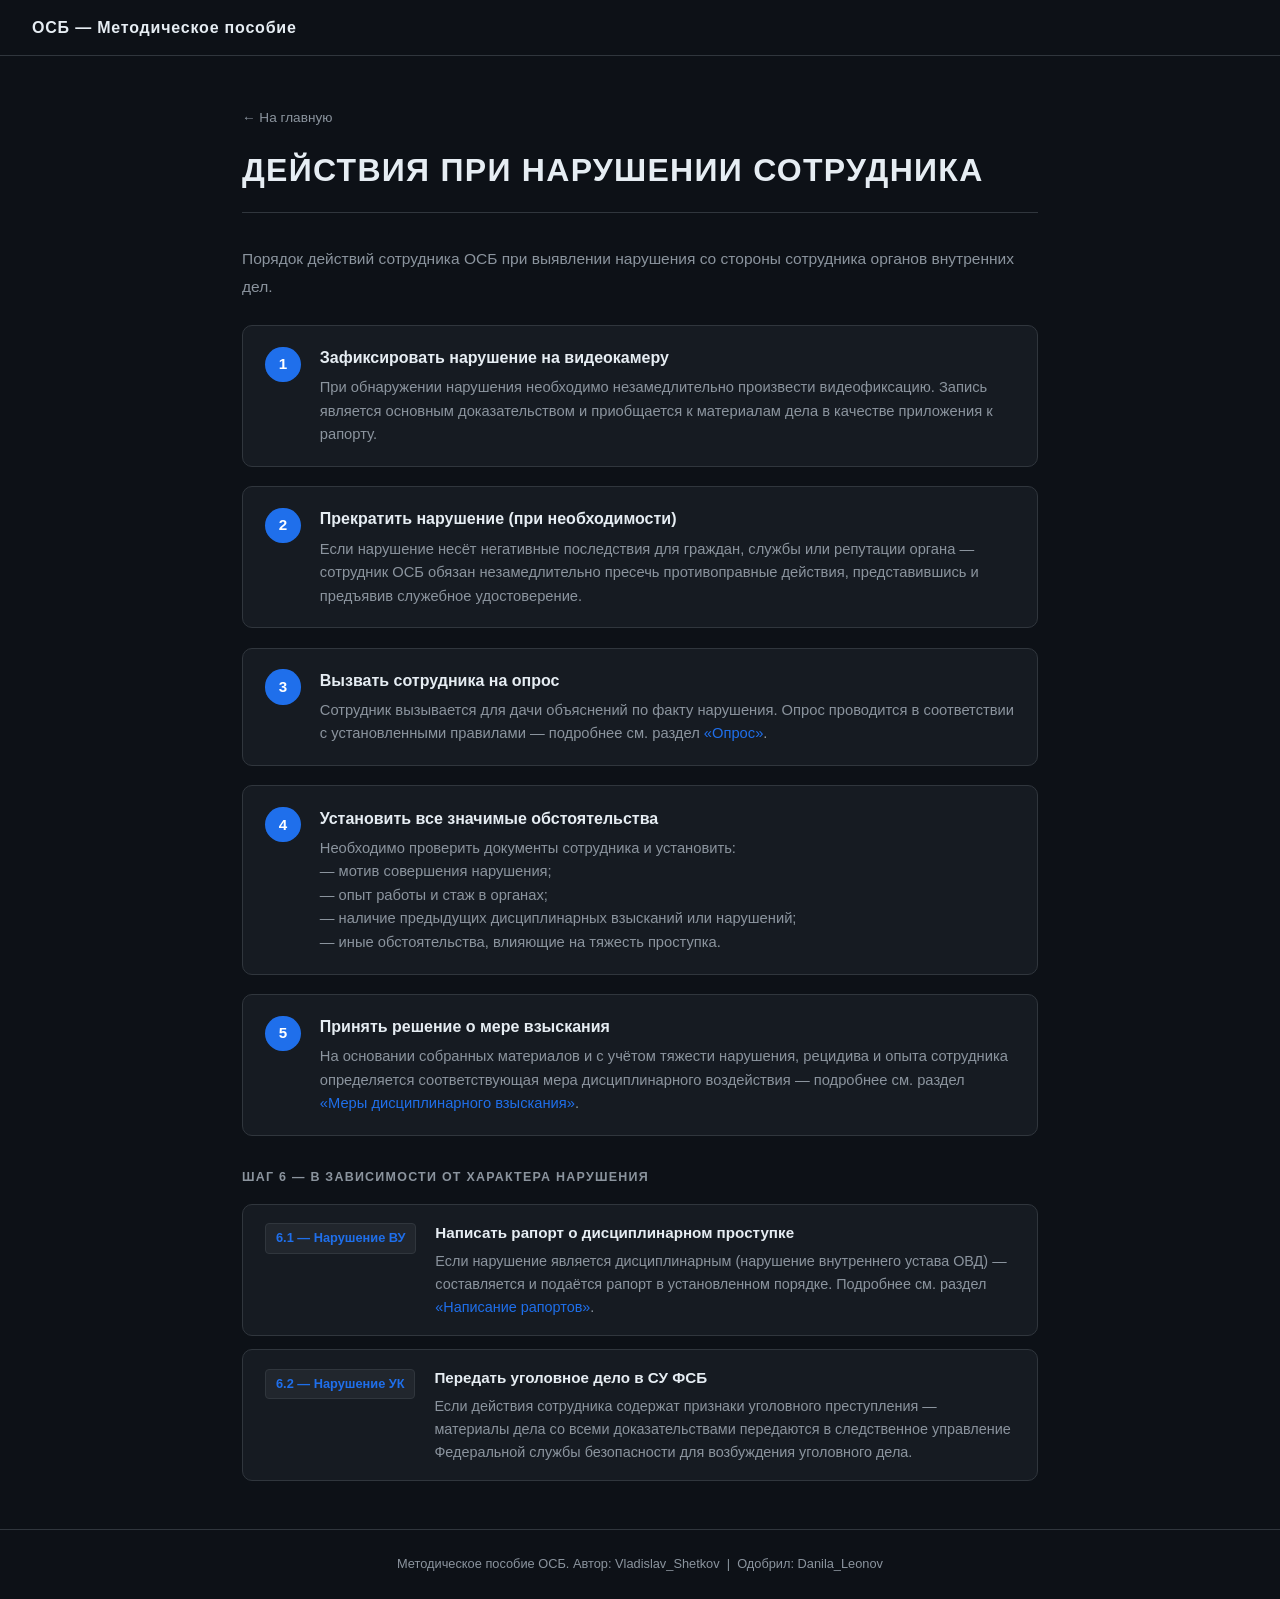
==== pages/dejstviya.html @ 4a9b6c48 "add deistvia" ====
<!DOCTYPE html>
<html lang="ru">
<head>
  <meta charset="UTF-8">
  <meta name="viewport" content="width=device-width, initial-scale=1.0">
  <title>Действия при нарушении сотрудника — Методичка ОСБ</title>
  <link rel="stylesheet" href="../style.css">
  <style>
    .steps {
      display: flex;
      flex-direction: column;
      gap: 1.2rem;
      margin: 1.5rem 0;
    }
    .step {
      display: flex;
      gap: 1.2rem;
      align-items: flex-start;
      background: var(--bg-card);
      border: 1px solid var(--border);
      border-radius: 10px;
      padding: 1.2rem 1.4rem;
      transition: border-color 0.2s;
    }
    .step:hover {
      border-color: var(--accent);
    }
    .step-num {
      flex-shrink: 0;
      width: 2.2rem;
      height: 2.2rem;
      background: var(--accent);
      color: #fff;
      border-radius: 50%;
      display: flex;
      align-items: center;
      justify-content: center;
      font-weight: 800;
      font-size: 0.95rem;
      margin-top: 0.1rem;
    }
    .step-body {
      flex: 1;
    }
    .step-body strong {
      display: block;
      color: var(--text-primary);
      font-size: 1rem;
      margin-bottom: 0.35rem;
    }
    .step-body p {
      margin: 0;
      color: var(--text-secondary);
      font-size: 0.92rem;
      line-height: 1.6;
    }
    .step-body a {
      color: var(--accent);
    }
    .step-body a:hover {
      color: var(--accent-hover);
    }
    .step-branch {
      display: flex;
      flex-direction: column;
      gap: 0.8rem;
      margin-top: 1rem;
    }
    .branch {
      display: flex;
      gap: 1.2rem;
      align-items: flex-start;
      background: var(--bg-card);
      border: 1px solid var(--border);
      border-radius: 10px;
      padding: 1rem 1.4rem;
      transition: border-color 0.2s;
    }
    .branch:hover {
      border-color: var(--accent);
    }
    .branch-tag {
      flex-shrink: 0;
      background: #21262d;
      border: 1px solid var(--border);
      color: var(--accent);
      font-weight: 700;
      font-size: 0.8rem;
      padding: 0.25rem 0.6rem;
      border-radius: 4px;
      white-space: nowrap;
      margin-top: 0.15rem;
    }
    .branch-body {
      flex: 1;
    }
    .branch-body strong {
      display: block;
      color: var(--text-primary);
      font-size: 0.95rem;
      margin-bottom: 0.3rem;
    }
    .branch-body p {
      margin: 0;
      color: var(--text-secondary);
      font-size: 0.9rem;
    }
    .section-divider {
      font-size: 0.78rem;
      font-weight: 600;
      color: var(--text-secondary);
      text-transform: uppercase;
      letter-spacing: 0.1em;
      margin: 2rem 0 0.75rem;
    }
  </style>
</head>
<body>

<nav>
  <a class="nav-logo" href="../index.html">ОСБ — Методическое пособие</a>
</nav>

<div class="page-wrapper">
  <div class="page-header">
    <a class="back-link" href="../index.html">← На главную</a>
    <h1>Действия при нарушении сотрудника</h1>
  </div>
  <div class="page-content">
    <p>Порядок действий сотрудника ОСБ при выявлении нарушения со стороны сотрудника органов внутренних дел.</p>
  </div>

  <div class="steps">

    <div class="step">
      <div class="step-num">1</div>
      <div class="step-body">
        <strong>Зафиксировать нарушение на видеокамеру</strong>
        <p>При обнаружении нарушения необходимо незамедлительно произвести видеофиксацию. Запись является основным доказательством и приобщается к материалам дела в качестве приложения к рапорту.</p>
      </div>
    </div>

    <div class="step">
      <div class="step-num">2</div>
      <div class="step-body">
        <strong>Прекратить нарушение (при необходимости)</strong>
        <p>Если нарушение несёт негативные последствия для граждан, службы или репутации органа — сотрудник ОСБ обязан незамедлительно пресечь противоправные действия, представившись и предъявив служебное удостоверение.</p>
      </div>
    </div>

    <div class="step">
      <div class="step-num">3</div>
      <div class="step-body">
        <strong>Вызвать сотрудника на опрос</strong>
        <p>Сотрудник вызывается для дачи объяснений по факту нарушения. Опрос проводится в соответствии с установленными правилами — подробнее см. раздел <a href="opros.html">«Опрос»</a>.</p>
      </div>
    </div>

    <div class="step">
      <div class="step-num">4</div>
      <div class="step-body">
        <strong>Установить все значимые обстоятельства</strong>
        <p>Необходимо проверить документы сотрудника и установить:</p>
        <p>— мотив совершения нарушения;<br>
        — опыт работы и стаж в органах;<br>
        — наличие предыдущих дисциплинарных взысканий или нарушений;<br>
        — иные обстоятельства, влияющие на тяжесть проступка.</p>
      </div>
    </div>

    <div class="step">
      <div class="step-num">5</div>
      <div class="step-body">
        <strong>Принять решение о мере взыскания</strong>
        <p>На основании собранных материалов и с учётом тяжести нарушения, рецидива и опыта сотрудника определяется соответствующая мера дисциплинарного воздействия — подробнее см. раздел <a href="vzyskaniya.html">«Меры дисциплинарного взыскания»</a>.</p>
      </div>
    </div>

  </div>

  <p class="section-divider">Шаг 6 — в зависимости от характера нарушения</p>

  <div class="step-branch">

    <div class="branch">
      <div class="branch-tag">6.1 — Нарушение ВУ</div>
      <div class="branch-body">
        <strong>Написать рапорт о дисциплинарном проступке</strong>
        <p>Если нарушение является дисциплинарным (нарушение внутреннего устава ОВД) — составляется и подаётся рапорт в установленном порядке. Подробнее см. раздел <a href="raporty.html">«Написание рапортов»</a>.</p>
      </div>
    </div>

    <div class="branch">
      <div class="branch-tag">6.2 — Нарушение УК</div>
      <div class="branch-body">
        <strong>Передать уголовное дело в СУ ФСБ</strong>
        <p>Если действия сотрудника содержат признаки уголовного преступления — материалы дела со всеми доказательствами передаются в следственное управление Федеральной службы безопасности для возбуждения уголовного дела.</p>
      </div>
    </div>

  </div>

</div>

<footer>
  <p>Методическое пособие ОСБ. Автор: Vladislav_Shetkov &nbsp;|&nbsp; Одобрил: Danila_Leonov</p>
</footer>

</body>
</html>
---- style.css ----
/* ===== Общие стили ===== */
* {
  margin: 0;
  padding: 0;
  box-sizing: border-box;
}

:root {
  --bg-dark: #0d1117;
  --bg-card: #161b22;
  --bg-nav: #0d1117;
  --accent: #1f6feb;
  --accent-hover: #388bfd;
  --text-primary: #e6edf3;
  --text-secondary: #8b949e;
  --border: #30363d;
}

body {
  font-family: 'Segoe UI', Arial, sans-serif;
  background: var(--bg-dark);
  color: var(--text-primary);
  line-height: 1.6;
}

a {
  color: var(--accent);
  text-decoration: none;
}

a:hover {
  color: var(--accent-hover);
  text-decoration: underline;
}

/* ===== Навигация ===== */
nav {
  position: sticky;
  top: 0;
  z-index: 100;
  background: var(--bg-nav);
  border-bottom: 1px solid var(--border);
  padding: 0 2rem;
  display: flex;
  align-items: center;
  height: 56px;
}

nav .nav-logo {
  font-size: 1rem;
  font-weight: 700;
  color: var(--text-primary);
  text-decoration: none;
  letter-spacing: 0.05em;
  white-space: nowrap;
}

nav .nav-logo:hover {
  color: var(--accent-hover);
  text-decoration: none;
}

/* ===== Герой ===== */
.hero {
  position: relative;
  min-height: 480px;
  display: flex;
  align-items: center;
  justify-content: center;
  background: linear-gradient(135deg, #0d1117 0%, #161b22 50%, #0d1117 100%);
  overflow: hidden;
  border-bottom: 1px solid var(--border);
}

.hero::before {
  content: '';
  position: absolute;
  inset: 0;
  background:
    radial-gradient(ellipse 80% 60% at 50% 50%, rgba(31, 111, 235, 0.08) 0%, transparent 70%);
}

.hero-content {
  position: relative;
  text-align: center;
  padding: 3rem 2rem;
  max-width: 800px;
}

.hero-badge {
  display: inline-block;
  border: 1px solid var(--accent);
  color: var(--accent);
  font-size: 0.75rem;
  font-weight: 600;
  letter-spacing: 0.15em;
  text-transform: uppercase;
  padding: 0.3rem 0.9rem;
  border-radius: 2rem;
  margin-bottom: 1.5rem;
}

.hero h1 {
  font-size: clamp(1.6rem, 4vw, 2.8rem);
  font-weight: 800;
  letter-spacing: 0.05em;
  text-transform: uppercase;
  color: var(--text-primary);
  margin-bottom: 0.5rem;
}

.hero h1 span {
  color: var(--accent);
}

.hero .hero-sub {
  font-size: 1rem;
  color: var(--text-secondary);
  margin-top: 0.5rem;
  letter-spacing: 0.03em;
}

.hero .btn {
  margin-top: 2rem;
  display: inline-block;
  padding: 0.65rem 1.8rem;
  background: var(--accent);
  color: #fff;
  border-radius: 6px;
  font-weight: 600;
  font-size: 0.95rem;
  transition: background 0.2s;
  text-decoration: none;
}

.hero .btn:hover {
  background: var(--accent-hover);
  text-decoration: none;
  color: #fff;
}

/* ===== Секция "О подразделении" ===== */
.about {
  max-width: 860px;
  margin: 3rem auto;
  padding: 0 2rem;
}

.about h2 {
  font-size: 1.5rem;
  font-weight: 700;
  color: var(--text-primary);
  margin-bottom: 1rem;
  padding-bottom: 0.5rem;
  border-bottom: 2px solid var(--accent);
  display: inline-block;
}

.about p {
  color: var(--text-secondary);
  margin-bottom: 1rem;
  font-size: 0.97rem;
}

.about ul {
  color: var(--text-secondary);
  padding-left: 1.5rem;
  font-size: 0.97rem;
}

.about ul li {
  margin-bottom: 0.5rem;
}

/* ===== Разделы ===== */
.sections-title {
  text-align: center;
  font-size: 1.3rem;
  font-weight: 700;
  letter-spacing: 0.08em;
  text-transform: uppercase;
  color: var(--text-secondary);
  margin: 3rem 0 1.5rem;
}

.sections-grid {
  display: grid;
  grid-template-columns: repeat(auto-fill, minmax(280px, 1fr));
  gap: 1.25rem;
  max-width: 1100px;
  margin: 0 auto 4rem;
  padding: 0 2rem;
}

.card {
  background: var(--bg-card);
  border: 1px solid var(--border);
  border-radius: 10px;
  overflow: hidden;
  transition: border-color 0.2s, transform 0.2s;
  display: flex;
  flex-direction: column;
}

.card:hover {
  border-color: var(--accent);
  transform: translateY(-3px);
}

.card-img {
  width: 100%;
  height: 170px;
  object-fit: cover;
  display: block;
  background: linear-gradient(135deg, #161b22 0%, #1c2333 100%);
}

.card-img-placeholder {
  width: 100%;
  height: 170px;
  display: flex;
  align-items: center;
  justify-content: center;
  font-size: 2.5rem;
  background: linear-gradient(135deg, #1c2333 0%, #0d1117 100%);
  border-bottom: 1px solid var(--border);
}

.card-body {
  padding: 1.2rem 1.4rem;
  flex: 1;
  display: flex;
  flex-direction: column;
}

.card-body h3 {
  font-size: 1.05rem;
  font-weight: 700;
  color: var(--text-primary);
  margin-bottom: 0.6rem;
}

.card-body p {
  font-size: 0.88rem;
  color: var(--text-secondary);
  flex: 1;
}

.card-link {
  display: inline-block;
  margin-top: 1rem;
  font-size: 0.85rem;
  font-weight: 600;
  color: var(--accent);
}

.card-link:hover {
  color: var(--accent-hover);
}

/* Карточка-ссылка (страница нормативов) */
a.card {
  text-decoration: none;
}

a.card h3 {
  color: var(--text-primary);
}

a.card p {
  color: var(--text-secondary);
}

a.card:hover h3 {
  color: var(--accent-hover);
}

/* ===== Страницы разделов ===== */
.page-wrapper {
  max-width: 860px;
  margin: 3rem auto;
  padding: 0 2rem;
}

.page-header {
  margin-bottom: 2rem;
  padding-bottom: 1rem;
  border-bottom: 1px solid var(--border);
}

.page-header .back-link {
  font-size: 0.85rem;
  color: var(--text-secondary);
  margin-bottom: 1rem;
  display: inline-block;
}

.page-header .back-link:hover {
  color: var(--accent-hover);
}

.page-header h1 {
  font-size: clamp(1.4rem, 3vw, 2rem);
  font-weight: 800;
  text-transform: uppercase;
  letter-spacing: 0.04em;
  color: var(--text-primary);
}

.page-content {
  color: var(--text-secondary);
  font-size: 0.97rem;
  line-height: 1.8;
}

.page-content h2 {
  font-size: 1.2rem;
  font-weight: 700;
  color: var(--text-primary);
  margin: 2rem 0 0.75rem;
}

.page-content p {
  margin-bottom: 1rem;
}

.page-content ul, .page-content ol {
  padding-left: 1.5rem;
  margin-bottom: 1rem;
}

.page-content ul li, .page-content ol li {
  margin-bottom: 0.5rem;
}

.placeholder-block {
  background: var(--bg-card);
  border: 2px dashed var(--border);
  border-radius: 8px;
  padding: 2rem;
  text-align: center;
  color: var(--text-secondary);
  font-size: 0.9rem;
  font-style: italic;
  margin: 1.5rem 0;
}

/* ===== Подвал ===== */
footer {
  border-top: 1px solid var(--border);
  text-align: center;
  padding: 1.5rem;
  color: var(--text-secondary);
  font-size: 0.8rem;
}

/* ===== Адаптивность ===== */
@media (max-width: 600px) {
  nav { padding: 0 1rem; }
  .hero-content { padding: 2rem 1rem; }
  .sections-grid { padding: 0 1rem; }
  .about, .page-wrapper { padding: 0 1rem; }
}
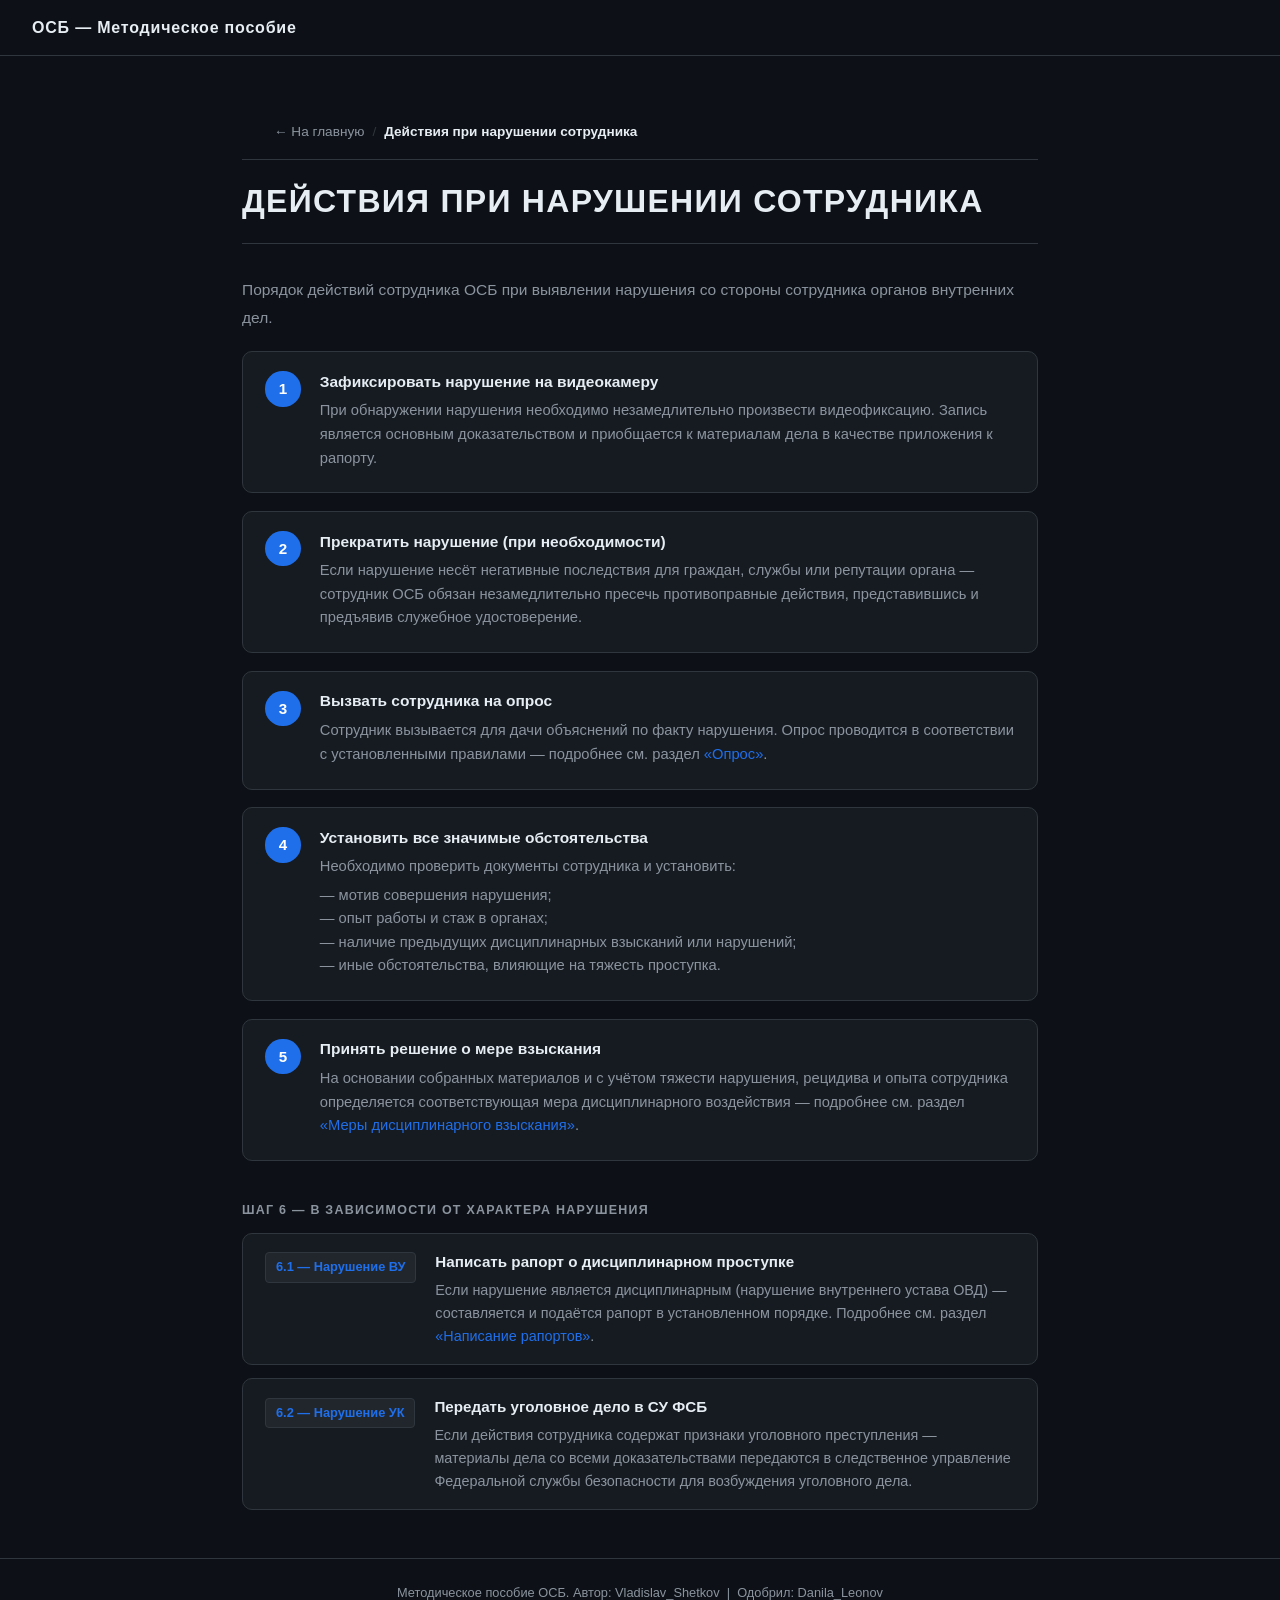
==== commit 1e9abbee: "huge refactor" ====
--- a/pages/dejstviya.html
+++ b/pages/dejstviya.html
@@ -5,115 +5,6 @@
   <meta name="viewport" content="width=device-width, initial-scale=1.0">
   <title>Действия при нарушении сотрудника — Методичка ОСБ</title>
   <link rel="stylesheet" href="../style.css">
-  <style>
-    .steps {
-      display: flex;
-      flex-direction: column;
-      gap: 1.2rem;
-      margin: 1.5rem 0;
-    }
-    .step {
-      display: flex;
-      gap: 1.2rem;
-      align-items: flex-start;
-      background: var(--bg-card);
-      border: 1px solid var(--border);
-      border-radius: 10px;
-      padding: 1.2rem 1.4rem;
-      transition: border-color 0.2s;
-    }
-    .step:hover {
-      border-color: var(--accent);
-    }
-    .step-num {
-      flex-shrink: 0;
-      width: 2.2rem;
-      height: 2.2rem;
-      background: var(--accent);
-      color: #fff;
-      border-radius: 50%;
-      display: flex;
-      align-items: center;
-      justify-content: center;
-      font-weight: 800;
-      font-size: 0.95rem;
-      margin-top: 0.1rem;
-    }
-    .step-body {
-      flex: 1;
-    }
-    .step-body strong {
-      display: block;
-      color: var(--text-primary);
-      font-size: 1rem;
-      margin-bottom: 0.35rem;
-    }
-    .step-body p {
-      margin: 0;
-      color: var(--text-secondary);
-      font-size: 0.92rem;
-      line-height: 1.6;
-    }
-    .step-body a {
-      color: var(--accent);
-    }
-    .step-body a:hover {
-      color: var(--accent-hover);
-    }
-    .step-branch {
-      display: flex;
-      flex-direction: column;
-      gap: 0.8rem;
-      margin-top: 1rem;
-    }
-    .branch {
-      display: flex;
-      gap: 1.2rem;
-      align-items: flex-start;
-      background: var(--bg-card);
-      border: 1px solid var(--border);
-      border-radius: 10px;
-      padding: 1rem 1.4rem;
-      transition: border-color 0.2s;
-    }
-    .branch:hover {
-      border-color: var(--accent);
-    }
-    .branch-tag {
-      flex-shrink: 0;
-      background: #21262d;
-      border: 1px solid var(--border);
-      color: var(--accent);
-      font-weight: 700;
-      font-size: 0.8rem;
-      padding: 0.25rem 0.6rem;
-      border-radius: 4px;
-      white-space: nowrap;
-      margin-top: 0.15rem;
-    }
-    .branch-body {
-      flex: 1;
-    }
-    .branch-body strong {
-      display: block;
-      color: var(--text-primary);
-      font-size: 0.95rem;
-      margin-bottom: 0.3rem;
-    }
-    .branch-body p {
-      margin: 0;
-      color: var(--text-secondary);
-      font-size: 0.9rem;
-    }
-    .section-divider {
-      font-size: 0.78rem;
-      font-weight: 600;
-      color: var(--text-secondary);
-      text-transform: uppercase;
-      letter-spacing: 0.1em;
-      margin: 2rem 0 0.75rem;
-    }
-  </style>
 </head>
 <body>
 
@@ -123,7 +14,11 @@
 
 <div class="page-wrapper">
   <div class="page-header">
-    <a class="back-link" href="../index.html">← На главную</a>
+    <nav class="breadcrumb">
+      <a href="../index.html">← На главную</a>
+      <span class="sep">/</span>
+      <span class="current">Действия при нарушении сотрудника</span>
+    </nav>
     <h1>Действия при нарушении сотрудника</h1>
   </div>
   <div class="page-content">
--- a/style.css
+++ b/style.css
@@ -361,3 +361,290 @@
   .sections-grid { padding: 0 1rem; }
   .about, .page-wrapper { padding: 0 1rem; }
 }
+
+/* ===== Хлебные крошки ===== */
+.breadcrumb {
+  display: flex;
+  align-items: center;
+  gap: 0.5rem;
+  font-size: 0.85rem;
+  color: var(--text-secondary);
+  margin-bottom: 1rem;
+  flex-wrap: wrap;
+}
+.breadcrumb a {
+  color: var(--text-secondary);
+  text-decoration: none;
+}
+.breadcrumb a:hover {
+  color: var(--accent-hover);
+  text-decoration: none;
+}
+.breadcrumb .sep {
+  color: var(--border);
+}
+.breadcrumb .current {
+  color: var(--text-primary);
+  font-weight: 600;
+}
+
+/* ===== Список задач (главная) ===== */
+.task-list {
+  list-style: none;
+  padding: 0;
+  margin: 1rem 0;
+}
+.task-list li {
+  display: flex;
+  align-items: flex-start;
+  gap: 0.75rem;
+  padding: 0.65rem 0;
+  border-bottom: 1px solid var(--border);
+  color: var(--text-secondary);
+  font-size: 0.97rem;
+  line-height: 1.6;
+}
+.task-list li:last-child {
+  border-bottom: none;
+}
+.task-list li::before {
+  content: '—';
+  color: var(--accent);
+  font-weight: 700;
+  flex-shrink: 0;
+  margin-top: 0.05rem;
+}
+
+/* ===== Блоки статей (полномочия) ===== */
+.article-block {
+  background: var(--bg-card);
+  border: 1px solid var(--border);
+  border-left: 3px solid var(--accent);
+  border-radius: 8px;
+  padding: 1.4rem 1.6rem;
+  margin-bottom: 1.5rem;
+  transition: border-color 0.2s;
+}
+.article-block:hover {
+  border-color: var(--accent);
+  border-left-color: var(--accent-hover);
+}
+.article-block h2 {
+  font-size: 1rem;
+  font-weight: 700;
+  color: var(--accent);
+  margin-bottom: 1rem;
+  text-transform: uppercase;
+  letter-spacing: 0.04em;
+}
+.article-block ol, .article-block ul {
+  padding-left: 1.4rem;
+  color: var(--text-secondary);
+  font-size: 0.93rem;
+  line-height: 1.75;
+}
+.article-block ol li, .article-block ul li {
+  margin-bottom: 0.6rem;
+}
+.article-block p {
+  color: var(--text-secondary);
+  font-size: 0.93rem;
+  margin-bottom: 0.6rem;
+}
+
+/* ===== Шаги (steps) ===== */
+.steps {
+  display: flex;
+  flex-direction: column;
+  gap: 1.1rem;
+  margin: 1.2rem 0 2.5rem;
+}
+.step {
+  display: flex;
+  gap: 1.2rem;
+  align-items: flex-start;
+  background: var(--bg-card);
+  border: 1px solid var(--border);
+  border-radius: 10px;
+  padding: 1.1rem 1.4rem;
+  transition: border-color 0.2s, transform 0.2s;
+}
+.step:hover {
+  border-color: var(--accent);
+  transform: translateX(4px);
+}
+.step-num, .step-icon {
+  flex-shrink: 0;
+  width: 2.2rem;
+  height: 2.2rem;
+  background: var(--accent);
+  color: #fff;
+  border-radius: 50%;
+  display: flex;
+  align-items: center;
+  justify-content: center;
+  font-weight: 800;
+  font-size: 0.95rem;
+  margin-top: 0.1rem;
+}
+.step-icon {
+  font-size: 1rem;
+  font-weight: 400;
+}
+.step-body {
+  flex: 1;
+}
+.step-body strong {
+  display: block;
+  color: var(--text-primary);
+  font-size: 0.97rem;
+  margin-bottom: 0.3rem;
+}
+.step-body p {
+  margin: 0 0 0.3rem;
+  color: var(--text-secondary);
+  font-size: 0.92rem;
+  line-height: 1.6;
+}
+.step-body a { color: var(--accent); }
+.step-body a:hover { color: var(--accent-hover); }
+
+/* Варианты цвета шагов */
+.step.open .step-num, .step.open .step-icon { background: #238636; }
+.step.open:hover { border-color: #2ea043; }
+
+.step.covert .step-num, .step.covert .step-icon { background: #6e40c9; }
+.step.covert:hover { border-color: #8b5cf6; }
+
+.step.method .step-num, .step.method .step-icon { background: #6e40c9; }
+.step.method:hover { border-color: #8b5cf6; }
+
+.step.warning {
+  border-color: #3d1f1f;
+  background: #120a0a;
+}
+.step.warning .step-num, .step.warning .step-icon { background: #da3633; }
+.step.warning:hover { border-color: #f85149; }
+
+.step.green { border-color: #1a3a22; }
+.step.green:hover { border-color: #2ea043; }
+.step.green .step-num, .step.green .step-icon { background: #0d2414; color: #3fb950; }
+
+.step.yellow { border-color: #3a3010; }
+.step.yellow:hover { border-color: #d29922; }
+.step.yellow .step-num, .step.yellow .step-icon { background: #1e1a08; color: #d29922; }
+
+.step.orange { border-color: #3a1f0a; }
+.step.orange:hover { border-color: #e06c1a; }
+.step.orange .step-num, .step.orange .step-icon { background: #1e1008; color: #e06c1a; }
+
+.step.red { border-color: #3d1f1f; background: #120a0a; }
+.step.red:hover { border-color: #f85149; }
+.step.red .step-num, .step.red .step-icon { background: #200d0d; color: #f85149; }
+
+.step.darkred { border-color: #5c1010; background: #160505; }
+.step.darkred:hover { border-color: #ff4040; }
+.step.darkred .step-num, .step.darkred .step-icon { background: #2d0505; color: #ff6b6b; }
+
+/* ===== Ветвление шагов ===== */
+.step-branch {
+  display: flex;
+  flex-direction: column;
+  gap: 0.8rem;
+  margin: 0.5rem 0 2.5rem;
+}
+.branch {
+  display: flex;
+  gap: 1.2rem;
+  align-items: flex-start;
+  background: var(--bg-card);
+  border: 1px solid var(--border);
+  border-radius: 10px;
+  padding: 1rem 1.4rem;
+  transition: border-color 0.2s, transform 0.2s;
+}
+.branch:hover {
+  border-color: var(--accent);
+  transform: translateX(4px);
+}
+.branch-tag {
+  flex-shrink: 0;
+  background: #21262d;
+  border: 1px solid var(--border);
+  color: var(--accent);
+  font-weight: 700;
+  font-size: 0.8rem;
+  padding: 0.25rem 0.6rem;
+  border-radius: 4px;
+  white-space: nowrap;
+  margin-top: 0.15rem;
+}
+.branch-body { flex: 1; }
+.branch-body strong {
+  display: block;
+  color: var(--text-primary);
+  font-size: 0.95rem;
+  margin-bottom: 0.3rem;
+}
+.branch-body p {
+  margin: 0;
+  color: var(--text-secondary);
+  font-size: 0.9rem;
+}
+
+/* ===== Подписи секций ===== */
+.section-label {
+  font-size: 1.2rem;
+  font-weight: 700;
+  color: var(--text-primary);
+  margin: 2rem 0 0.5rem;
+}
+.section-label.red { color: #f85149; }
+.section-desc {
+  font-size: 0.88rem;
+  color: var(--text-secondary);
+  margin-bottom: 0.5rem;
+}
+.section-divider {
+  font-size: 0.78rem;
+  font-weight: 600;
+  color: var(--text-secondary);
+  text-transform: uppercase;
+  letter-spacing: 0.1em;
+  margin: 2rem 0 0.75rem;
+}
+
+/* ===== Шкала тяжести ===== */
+.severity-bar {
+  display: flex;
+  align-items: center;
+  gap: 0.5rem;
+  margin: 0.5rem 0 1.2rem;
+  font-size: 0.78rem;
+  color: var(--text-secondary);
+}
+.severity-bar span {
+  display: inline-block;
+  height: 4px;
+  border-radius: 2px;
+  flex: 1;
+}
+
+/* ===== Инфо-блок с акцентом ===== */
+.factors-box {
+  background: var(--bg-card);
+  border: 1px solid var(--border);
+  border-left: 3px solid var(--accent);
+  border-radius: 8px;
+  padding: 1.1rem 1.4rem;
+  margin: 1.5rem 0 2.5rem;
+  font-size: 0.92rem;
+  color: var(--text-secondary);
+  line-height: 1.7;
+}
+.factors-box strong { color: var(--text-primary); }
+.factors-box ul {
+  margin: 0.5rem 0 0 1.2rem;
+  padding: 0;
+}
+.factors-box ul li { margin-bottom: 0.3rem; }
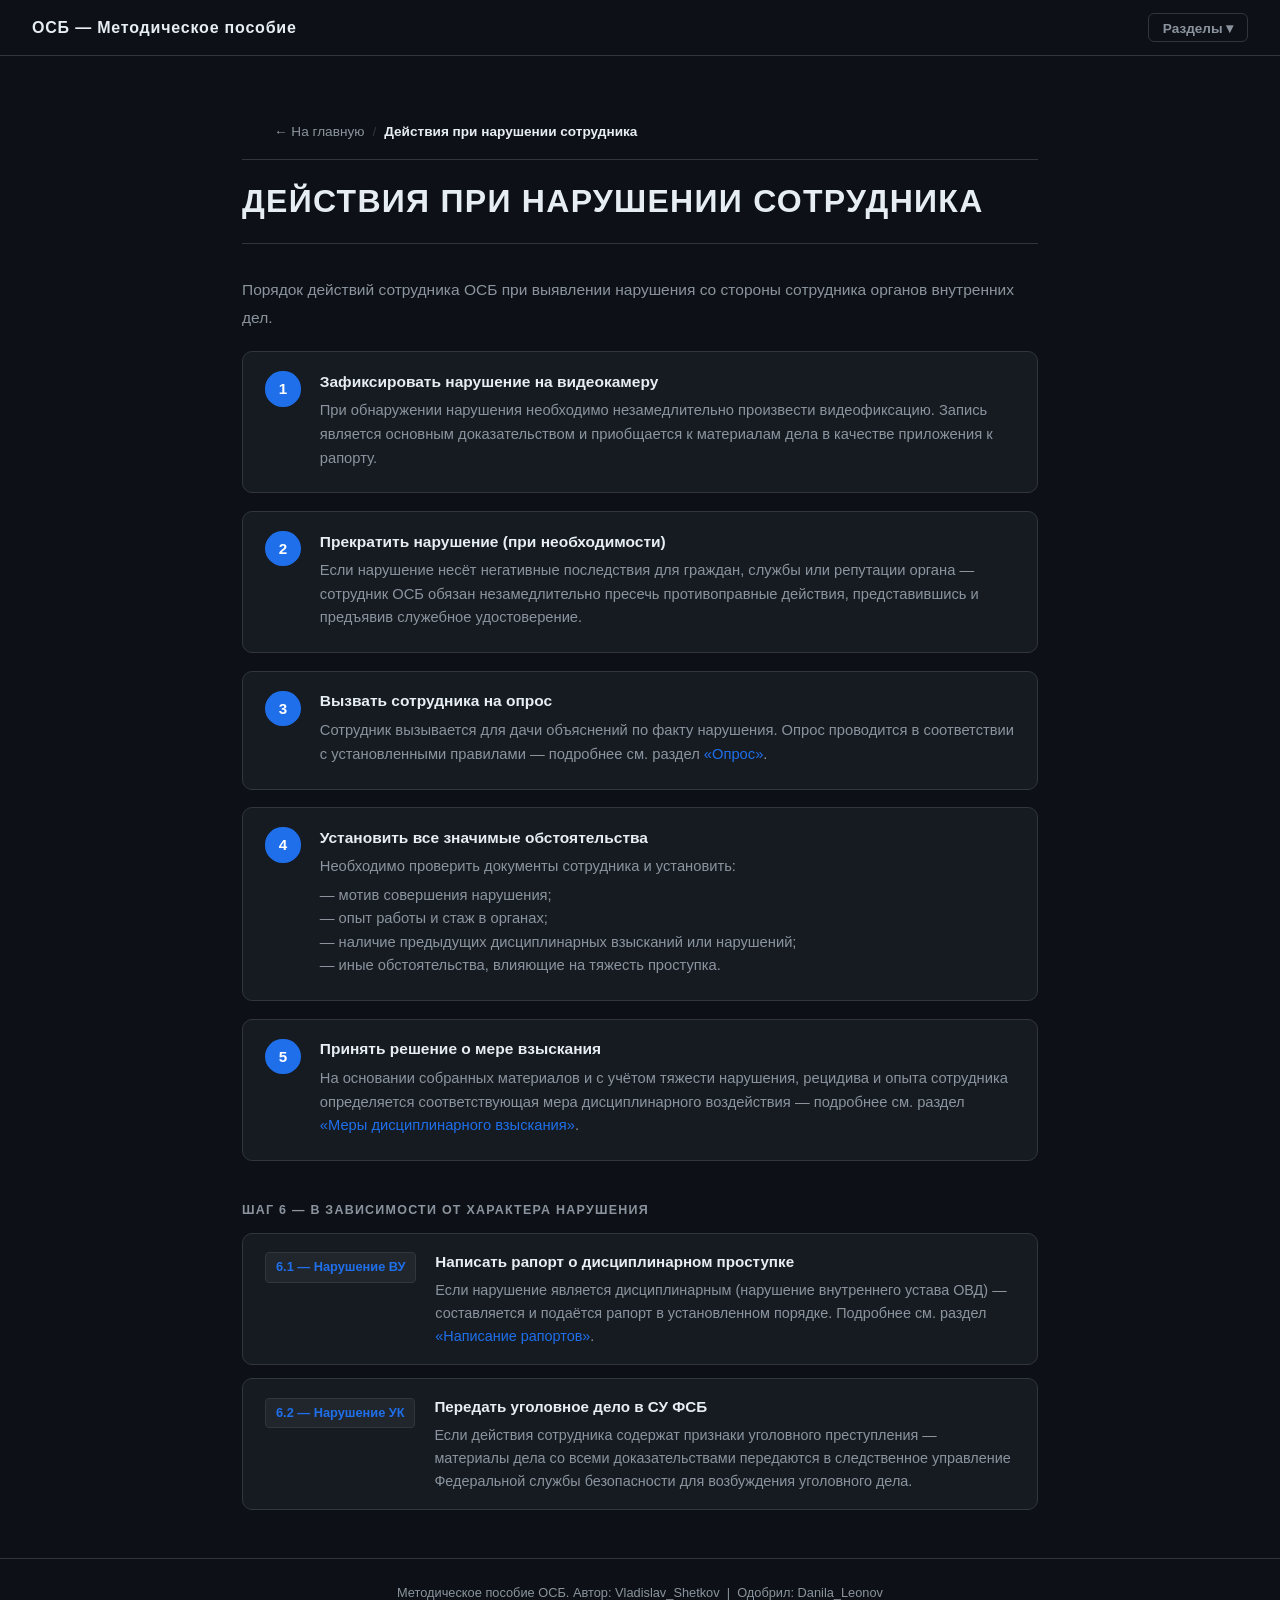
==== commit de167104: "Improve nav, fix inline styles, add dropdown menu - Add sticky dropdown nav with all sections to eve" ====
--- a/pages/dejstviya.html
+++ b/pages/dejstviya.html
@@ -10,6 +10,19 @@
 
 <nav>
   <a class="nav-logo" href="../index.html">ОСБ — Методическое пособие</a>
+  <div class="nav-sections">
+    <button class="nav-dropdown-btn" onclick="toggleNavDropdown()">Разделы ▾</button>
+    <div class="nav-dropdown" id="navDropdown">
+      <a href="../pages/polnomochiya.html" data-page="polnomochiya">⚖️ Полномочия ОСБ</a>
+      <a href="../pages/proverki.html" data-page="proverki">🔍 Проверки</a>
+      <a href="../pages/raporty.html" data-page="raporty">📝 Написание рапортов</a>
+      <a href="../pages/opros.html" data-page="opros">🗣️ Опрос</a>
+      <a href="../pages/nadzor.html" data-page="nadzor">🛡️ Надзорная деятельность</a>
+      <a href="../pages/vzyskaniya.html" data-page="vzyskaniya">📋 Меры взыскания</a>
+      <a href="../pages/dejstviya.html" data-page="dejstviya">🚨 Действия при нарушении</a>
+      <a href="../pages/normativy.html" data-page="normativy">📜 Нормативные документы</a>
+    </div>
+  </div>
 </nav>
 
 <div class="page-wrapper">
--- a/style.css
+++ b/style.css
@@ -648,3 +648,155 @@
   padding: 0;
 }
 .factors-box ul li { margin-bottom: 0.3rem; }
+
+/* ===== Выпадающее меню разделов ===== */
+.nav-sections {
+  position: relative;
+  margin-left: auto;
+}
+.nav-dropdown-btn {
+  background: none;
+  border: 1px solid var(--border);
+  color: var(--text-secondary);
+  font-size: 0.85rem;
+  font-weight: 600;
+  padding: 0.35rem 0.85rem;
+  border-radius: 6px;
+  cursor: pointer;
+  transition: border-color 0.2s, color 0.2s;
+  font-family: inherit;
+}
+.nav-dropdown-btn:hover {
+  border-color: var(--accent);
+  color: var(--text-primary);
+}
+.nav-dropdown {
+  display: none;
+  position: absolute;
+  top: calc(100% + 8px);
+  right: 0;
+  background: var(--bg-card);
+  border: 1px solid var(--border);
+  border-radius: 8px;
+  min-width: 250px;
+  z-index: 200;
+  padding: 0.4rem 0;
+  box-shadow: 0 8px 24px rgba(0,0,0,0.45);
+}
+.nav-dropdown.open { display: block; }
+.nav-dropdown a {
+  display: flex;
+  align-items: center;
+  gap: 0.5rem;
+  padding: 0.55rem 1rem;
+  color: var(--text-secondary);
+  font-size: 0.88rem;
+  text-decoration: none;
+  transition: background 0.15s, color 0.15s;
+}
+.nav-dropdown a:hover {
+  background: #21262d;
+  color: var(--text-primary);
+  text-decoration: none;
+}
+.nav-dropdown a.active {
+  color: var(--accent);
+  font-weight: 600;
+  background: #1c2333;
+}
+
+/* ===== Стили страницы рапортов (перенесено из inline) ===== */
+.info-list { list-style: none; padding: 0; margin: 0.5rem 0 1.2rem; }
+.info-list li {
+  padding: 0.5rem 0 0.5rem 1.2rem;
+  border-bottom: 1px solid var(--border);
+  color: var(--text-secondary);
+  font-size: 0.95rem;
+  position: relative;
+}
+.info-list li:last-child { border-bottom: none; }
+.info-list li::before {
+  content: '—';
+  position: absolute; left: 0;
+  color: var(--accent); font-weight: 700;
+}
+.code-wrap {
+  position: relative;
+  margin: 0.5rem 0 1.8rem;
+}
+.code-label {
+  font-size: 0.75rem;
+  font-weight: 600;
+  color: var(--text-secondary);
+  text-transform: uppercase;
+  letter-spacing: 0.1em;
+  background: var(--bg-card);
+  border: 1px solid var(--border);
+  border-bottom: none;
+  border-radius: 6px 6px 0 0;
+  padding: 0.4rem 1rem;
+  display: flex;
+  justify-content: space-between;
+  align-items: center;
+}
+.copy-btn {
+  background: none;
+  border: 1px solid var(--border);
+  color: var(--text-secondary);
+  font-size: 0.75rem;
+  padding: 0.2rem 0.6rem;
+  border-radius: 4px;
+  cursor: pointer;
+  transition: border-color 0.2s, color 0.2s;
+  font-family: inherit;
+}
+.copy-btn:hover { border-color: var(--accent); color: var(--accent); }
+.copy-btn.copied { color: #3fb950; border-color: #3fb950; }
+.code-block {
+  background: #0d1117;
+  border: 1px solid var(--border);
+  border-radius: 0 0 6px 6px;
+  padding: 1.2rem 1.4rem;
+  font-family: 'Courier New', monospace;
+  font-size: 0.82rem;
+  color: #a5d6ff;
+  white-space: pre-wrap;
+  word-break: break-word;
+  overflow-x: auto;
+  margin: 0;
+}
+.btn-group {
+  display: flex;
+  flex-wrap: wrap;
+  gap: 0.75rem;
+  margin: 1rem 0 1.5rem;
+}
+.app-btn {
+  display: inline-flex;
+  align-items: center;
+  gap: 0.5rem;
+  padding: 0.6rem 1.3rem;
+  background: #238636;
+  color: #fff;
+  border-radius: 6px;
+  font-weight: 600;
+  font-size: 0.92rem;
+  text-decoration: none;
+  transition: background 0.2s, transform 0.15s;
+}
+.app-btn:hover { background: #2ea043; text-decoration: none; color: #fff; transform: translateY(-2px); }
+.forum-btn {
+  display: inline-flex;
+  align-items: center;
+  gap: 0.5rem;
+  padding: 0.6rem 1.3rem;
+  background: var(--bg-card);
+  color: var(--text-primary);
+  border: 1px solid var(--border);
+  border-radius: 6px;
+  font-weight: 600;
+  font-size: 0.92rem;
+  text-decoration: none;
+  transition: border-color 0.2s, transform 0.15s;
+}
+.forum-btn:hover { border-color: var(--accent); color: var(--accent); text-decoration: none; transform: translateY(-2px); }
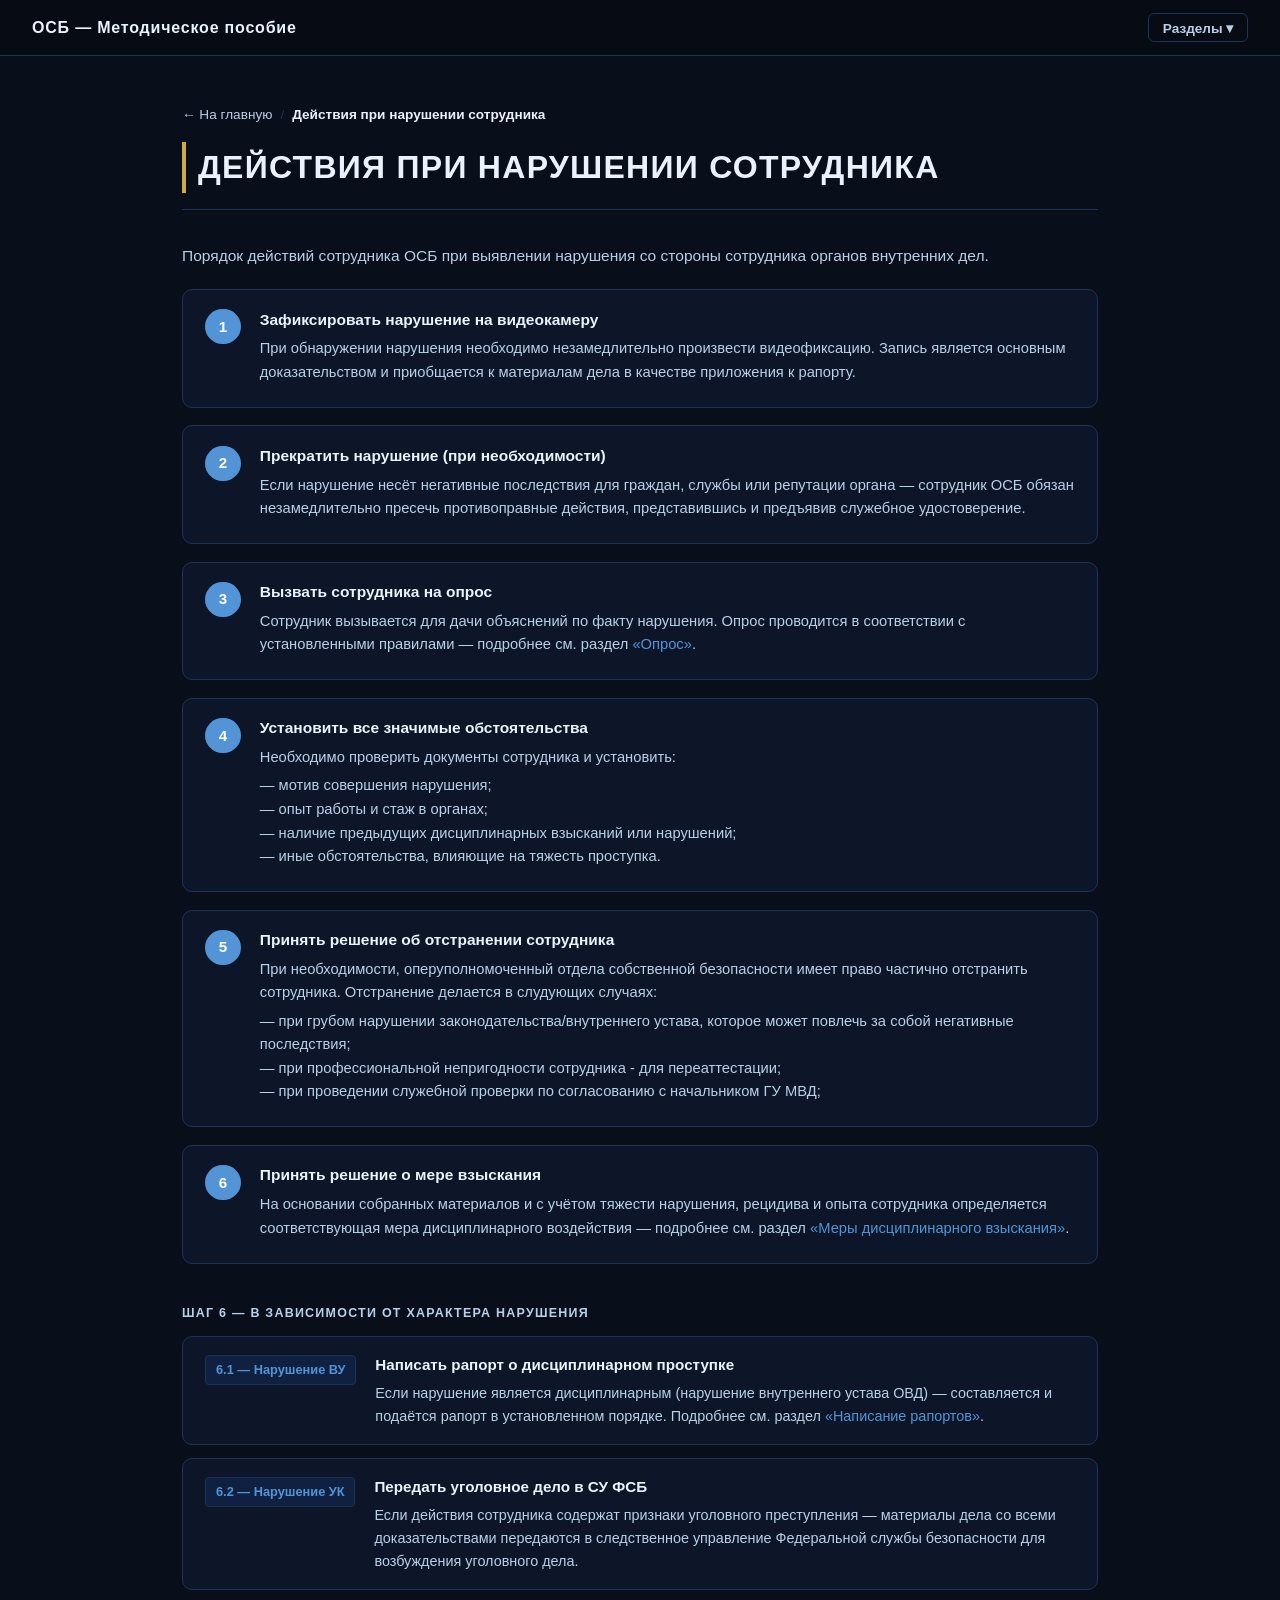
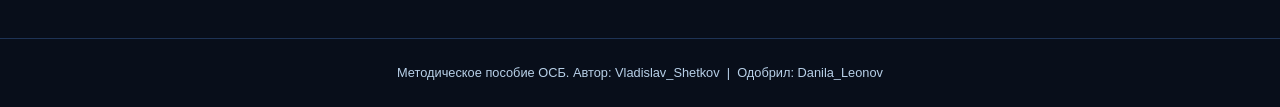
==== commit 685a7d08: "fix действия" ====
--- a/pages/dejstviya.html
+++ b/pages/dejstviya.html
@@ -79,6 +79,17 @@
     <div class="step">
       <div class="step-num">5</div>
       <div class="step-body">
+        <strong>Принять решение об отстранении сотрудника</strong>
+        <p>При необходимости, оперуполномоченный отдела собственной безопасности имеет право частично отстранить сотрудника. Отстранение делается в слудующих случаях:</p>
+        <p>— при грубом нарушении законодательства/внутреннего устава, которое может повлечь за собой негативные последствия;<br>
+        — при профессиональной непригодности сотрудника - для переаттестации;<br>
+        — при проведении служебной проверки по согласованию с начальником ГУ МВД;<br>
+      </div>
+    </div>
+
+    <div class="step">
+      <div class="step-num">6</div>
+      <div class="step-body">
         <strong>Принять решение о мере взыскания</strong>
         <p>На основании собранных материалов и с учётом тяжести нарушения, рецидива и опыта сотрудника определяется соответствующая мера дисциплинарного воздействия — подробнее см. раздел <a href="vzyskaniya.html">«Меры дисциплинарного взыскания»</a>.</p>
       </div>
@@ -114,5 +125,25 @@
   <p>Методическое пособие ОСБ. Автор: Vladislav_Shetkov &nbsp;|&nbsp; Одобрил: Danila_Leonov</p>
 </footer>
 
+
+<script>
+function toggleNavDropdown() {
+  document.getElementById('navDropdown').classList.toggle('open');
+}
+document.addEventListener('click', function(e) {
+  if (!e.target.closest('.nav-sections')) {
+    var d = document.getElementById('navDropdown');
+    if (d) d.classList.remove('open');
+  }
+});
+(function() {
+  var path = window.location.pathname;
+  document.querySelectorAll('.nav-dropdown a[data-page]').forEach(function(a) {
+    if (path.indexOf(a.getAttribute('data-page')) !== -1) {
+      a.classList.add('active');
+    }
+  });
+})();
+</script>
 </body>
 </html>
--- a/style.css
+++ b/style.css
@@ -6,14 +6,19 @@
 }
 
 :root {
-  --bg-dark: #0d1117;
-  --bg-card: #161b22;
-  --bg-nav: #0d1117;
-  --accent: #1f6feb;
-  --accent-hover: #388bfd;
-  --text-primary: #e6edf3;
-  --text-secondary: #8b949e;
-  --border: #30363d;
+  --bg-dark: #080e1a;
+  --bg-card: #0d1628;
+  --bg-nav: #060b14;
+  --accent: #5294d6;
+  --accent-hover: #7ab3e8;
+  --text-primary: #eaf2fc;
+  --text-secondary: #b8d0e8;
+  --border: #1e3355;
+  /* Дополнительные акценты */
+  --gold: #d4a843;
+  --gold-hover: #ecc15a;
+  --teal: #1f7a70;
+  --teal-hover: #3dbfb0;
 }
 
 body {
@@ -34,7 +39,7 @@
 }
 
 /* ===== Навигация ===== */
-nav {
+body > nav {
   position: sticky;
   top: 0;
   z-index: 100;
@@ -46,7 +51,7 @@
   height: 56px;
 }
 
-nav .nav-logo {
+body > nav .nav-logo {
   font-size: 1rem;
   font-weight: 700;
   color: var(--text-primary);
@@ -55,7 +60,7 @@
   white-space: nowrap;
 }
 
-nav .nav-logo:hover {
+body > nav .nav-logo:hover {
   color: var(--accent-hover);
   text-decoration: none;
 }
@@ -67,7 +72,7 @@
   display: flex;
   align-items: center;
   justify-content: center;
-  background: linear-gradient(135deg, #0d1117 0%, #161b22 50%, #0d1117 100%);
+  background: linear-gradient(135deg, #080e1a 0%, #0d1628 50%, #080e1a 100%);
   overflow: hidden;
   border-bottom: 1px solid var(--border);
 }
@@ -77,7 +82,7 @@
   position: absolute;
   inset: 0;
   background:
-    radial-gradient(ellipse 80% 60% at 50% 50%, rgba(31, 111, 235, 0.08) 0%, transparent 70%);
+    radial-gradient(ellipse 80% 60% at 50% 50%, rgba(82, 148, 214, 0.1) 0%, transparent 70%);
 }
 
 .hero-content {
@@ -89,8 +94,8 @@
 
 .hero-badge {
   display: inline-block;
-  border: 1px solid var(--accent);
-  color: var(--accent);
+  border: 1px solid var(--gold);
+  color: var(--gold);
   font-size: 0.75rem;
   font-weight: 600;
   letter-spacing: 0.15em;
@@ -110,7 +115,7 @@
 }
 
 .hero h1 span {
-  color: var(--accent);
+  color: var(--gold);
 }
 
 .hero .hero-sub {
@@ -152,7 +157,7 @@
   color: var(--text-primary);
   margin-bottom: 1rem;
   padding-bottom: 0.5rem;
-  border-bottom: 2px solid var(--accent);
+  border-bottom: 2px solid var(--gold);
   display: inline-block;
 }
 
@@ -195,16 +200,19 @@
 .card {
   background: var(--bg-card);
   border: 1px solid var(--border);
+  border-top: 3px solid var(--accent);
   border-radius: 10px;
   overflow: hidden;
-  transition: border-color 0.2s, transform 0.2s;
+  transition: border-color 0.2s, transform 0.2s, box-shadow 0.2s;
   display: flex;
   flex-direction: column;
 }
 
 .card:hover {
-  border-color: var(--accent);
+  border-color: var(--accent-hover);
+  border-top-color: var(--gold);
   transform: translateY(-3px);
+  box-shadow: 0 8px 24px rgba(0,0,0,0.4);
 }
 
 .card-img {
@@ -212,7 +220,7 @@
   height: 170px;
   object-fit: cover;
   display: block;
-  background: linear-gradient(135deg, #161b22 0%, #1c2333 100%);
+  background: linear-gradient(135deg, #0d1628 0%, #111e35 100%);
 }
 
 .card-img-placeholder {
@@ -221,8 +229,8 @@
   display: flex;
   align-items: center;
   justify-content: center;
-  font-size: 2.5rem;
-  background: linear-gradient(135deg, #1c2333 0%, #0d1117 100%);
+  font-size: 2.8rem;
+  background: linear-gradient(135deg, #0e1f3a 0%, #152843 100%);
   border-bottom: 1px solid var(--border);
 }
 
@@ -305,6 +313,8 @@
   text-transform: uppercase;
   letter-spacing: 0.04em;
   color: var(--text-primary);
+  border-left: 4px solid var(--gold);
+  padding-left: 0.75rem;
 }
 
 .page-content {
@@ -356,10 +366,59 @@
 
 /* ===== Адаптивность ===== */
 @media (max-width: 600px) {
-  nav { padding: 0 1rem; }
+  body > nav { padding: 0 1rem; }
   .hero-content { padding: 2rem 1rem; }
   .sections-grid { padding: 0 1rem; }
   .about, .page-wrapper { padding: 0 1rem; }
+  .step { flex-direction: column; }
+  .step-num, .step-icon { width: 2rem; height: 2rem; font-size: 0.85rem; }
+}
+
+/* ===== Широкий экран (1280px+) ===== */
+@media (min-width: 1280px) {
+  .page-wrapper { max-width: 980px; }
+  .about { max-width: 980px; }
+  .sections-grid { max-width: 1300px; }
+  .hero-content { max-width: 960px; }
+}
+
+/* ===== Очень широкий экран (1600px+, 16:9) ===== */
+@media (min-width: 1600px) {
+  .page-wrapper { max-width: 1140px; }
+  .about { max-width: 1140px; }
+  .sections-grid {
+    max-width: 1500px;
+    grid-template-columns: repeat(auto-fill, minmax(320px, 1fr));
+  }
+  .hero-content { max-width: 1100px; }
+  .hero h1 { font-size: 3.4rem; }
+  .steps {
+    display: grid;
+    grid-template-columns: 1fr 1fr;
+    gap: 1.1rem;
+  }
+  /* Одиночный шаг — растянуть на всю ширину (если нечётный последний) */
+  .steps .step:last-child:nth-child(odd) {
+    grid-column: 1 / -1;
+  }
+  /* Ветвление и предупреждения — всегда в один столбец */
+  .step-branch,
+  .steps:has(.step.warning),
+  .steps:has(.step.darkred) {
+    display: flex;
+    flex-direction: column;
+  }
+  .article-block { padding: 1.6rem 2rem; }
+}
+
+/* ===== Ультраширокий (1920px+) ===== */
+@media (min-width: 1920px) {
+  .page-wrapper { max-width: 1300px; }
+  .about { max-width: 1300px; }
+  .sections-grid {
+    max-width: 1700px;
+    grid-template-columns: repeat(auto-fill, minmax(340px, 1fr));
+  }
 }
 
 /* ===== Хлебные крошки ===== */
@@ -409,7 +468,7 @@
 }
 .task-list li::before {
   content: '—';
-  color: var(--accent);
+  color: var(--gold);
   font-weight: 700;
   flex-shrink: 0;
   margin-top: 0.05rem;
@@ -419,20 +478,20 @@
 .article-block {
   background: var(--bg-card);
   border: 1px solid var(--border);
-  border-left: 3px solid var(--accent);
+  border-left: 3px solid var(--gold);
   border-radius: 8px;
   padding: 1.4rem 1.6rem;
   margin-bottom: 1.5rem;
   transition: border-color 0.2s;
 }
 .article-block:hover {
-  border-color: var(--accent);
-  border-left-color: var(--accent-hover);
+  border-color: var(--gold);
+  border-left-color: var(--gold-hover);
 }
 .article-block h2 {
   font-size: 1rem;
   font-weight: 700;
-  color: var(--accent);
+  color: var(--gold);
   margin-bottom: 1rem;
   text-transform: uppercase;
   letter-spacing: 0.04em;
@@ -569,7 +628,7 @@
 }
 .branch-tag {
   flex-shrink: 0;
-  background: #21262d;
+  background: #102040;
   border: 1px solid var(--border);
   color: var(--accent);
   font-weight: 700;
@@ -596,8 +655,10 @@
 .section-label {
   font-size: 1.2rem;
   font-weight: 700;
-  color: var(--text-primary);
+  color: var(--teal-hover);
   margin: 2rem 0 0.5rem;
+  padding-top: 0.5rem;
+  letter-spacing: 0.03em;
 }
 .section-label.red { color: #f85149; }
 .section-desc {
@@ -612,6 +673,14 @@
   text-transform: uppercase;
   letter-spacing: 0.1em;
   margin: 2rem 0 0.75rem;
+}
+
+/* Горизонтальный разделитель между крупными секциями */
+.section-sep {
+  border: none;
+  border-top: 1px solid var(--border);
+  margin: 2.5rem 0 0;
+  position: relative;
 }
 
 /* ===== Шкала тяжести ===== */
@@ -634,7 +703,7 @@
 .factors-box {
   background: var(--bg-card);
   border: 1px solid var(--border);
-  border-left: 3px solid var(--accent);
+  border-left: 3px solid var(--teal-hover);
   border-radius: 8px;
   padding: 1.1rem 1.4rem;
   margin: 1.5rem 0 2.5rem;
@@ -667,8 +736,8 @@
   font-family: inherit;
 }
 .nav-dropdown-btn:hover {
-  border-color: var(--accent);
-  color: var(--text-primary);
+  border-color: var(--gold);
+  color: var(--gold);
 }
 .nav-dropdown {
   display: none;
@@ -695,14 +764,14 @@
   transition: background 0.15s, color 0.15s;
 }
 .nav-dropdown a:hover {
-  background: #21262d;
+  background: #102040;
   color: var(--text-primary);
   text-decoration: none;
 }
 .nav-dropdown a.active {
-  color: var(--accent);
-  font-weight: 600;
-  background: #1c2333;
+  color: var(--gold);
+  font-weight: 600;
+  background: #0d1628;
 }
 
 /* ===== Стили страницы рапортов (перенесено из inline) ===== */
@@ -718,7 +787,7 @@
 .info-list li::before {
   content: '—';
   position: absolute; left: 0;
-  color: var(--accent); font-weight: 700;
+  color: var(--gold); font-weight: 700;
 }
 .code-wrap {
   position: relative;
@@ -753,7 +822,7 @@
 .copy-btn:hover { border-color: var(--accent); color: var(--accent); }
 .copy-btn.copied { color: #3fb950; border-color: #3fb950; }
 .code-block {
-  background: #0d1117;
+  background: #080e1a;
   border: 1px solid var(--border);
   border-radius: 0 0 6px 6px;
   padding: 1.2rem 1.4rem;
